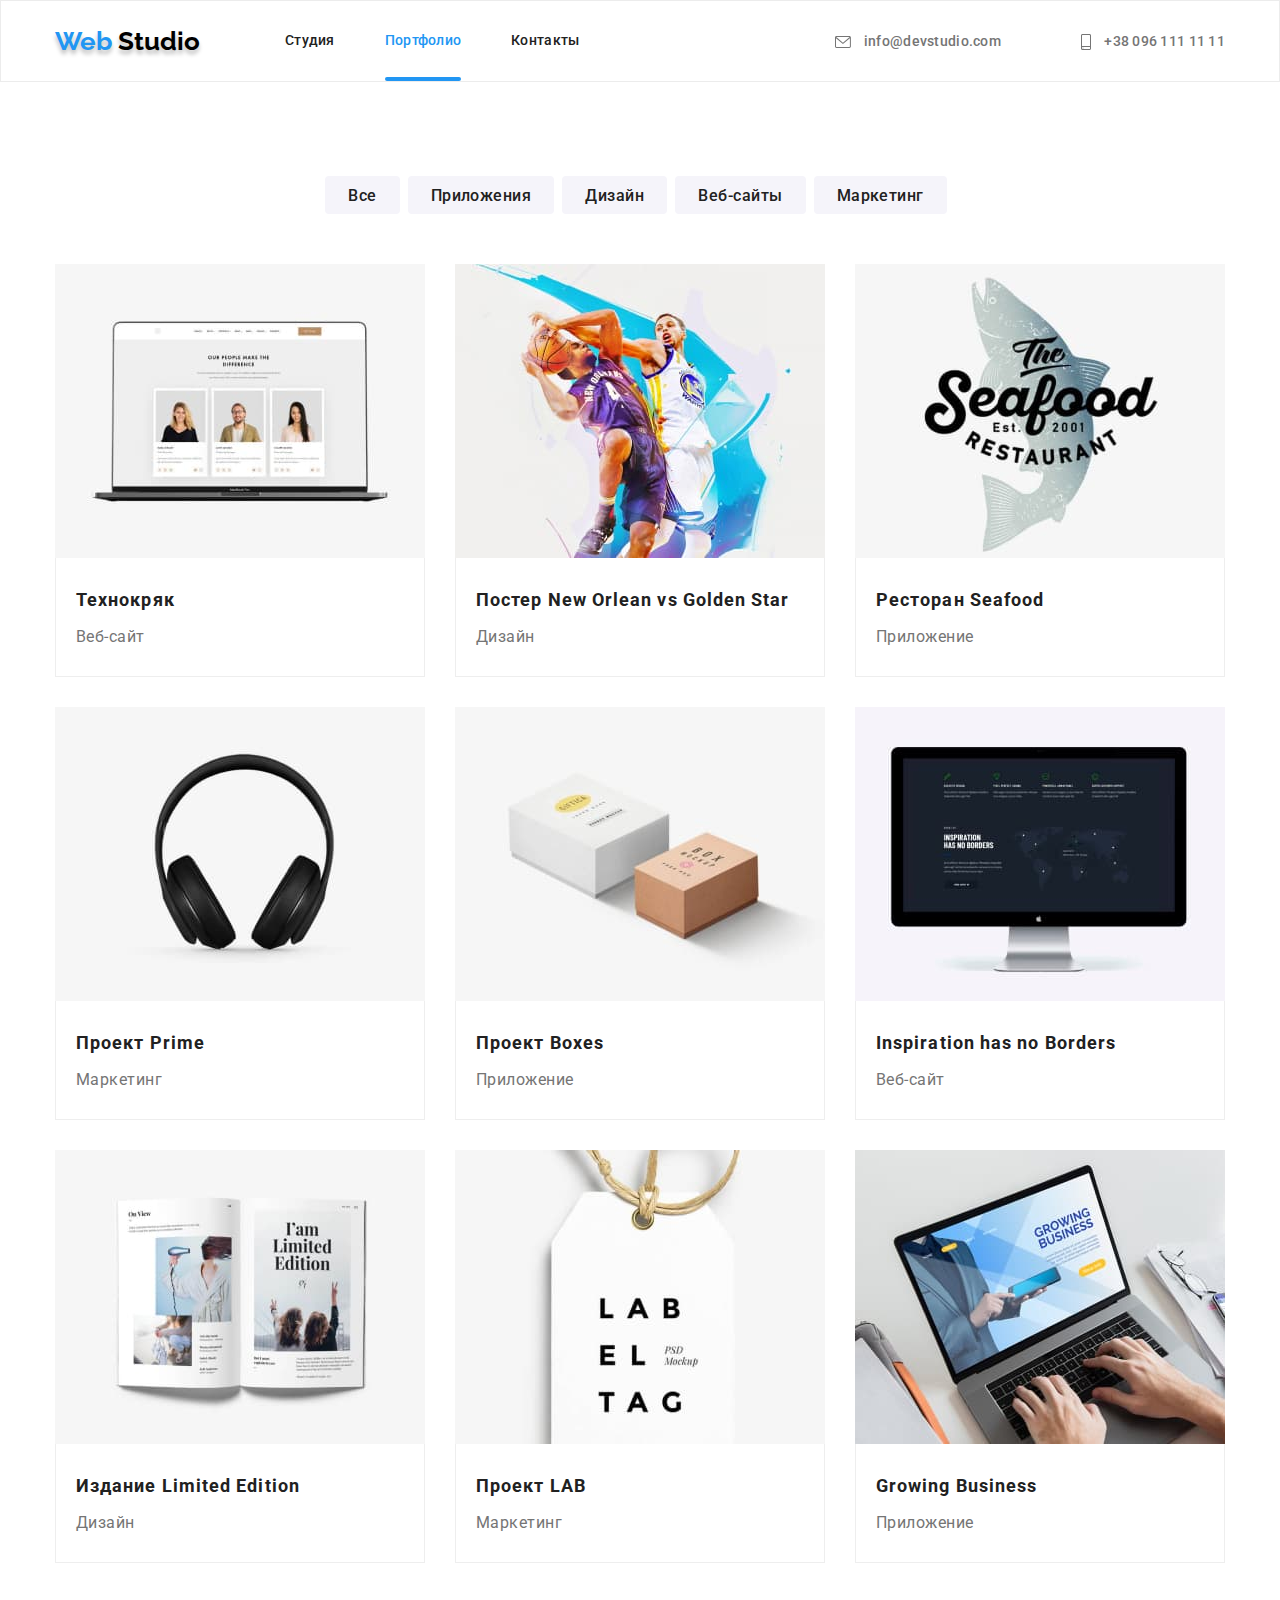
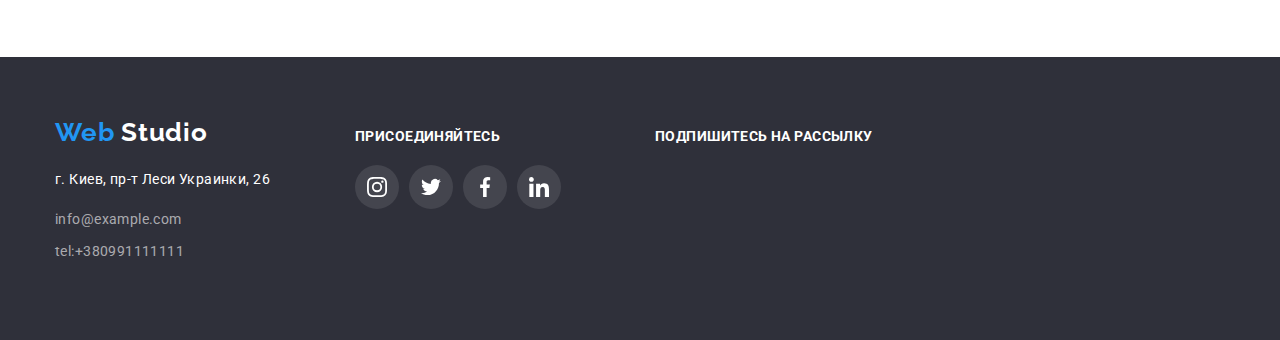
==== portfolio.html @ 8d3ba30b "some changes" ====
<!DOCTYPE html>
<html lang="ru">
  <head>
    <meta charset="UTF-8" />
    <meta name="viewport" content="width=device-width, initial-scale=1.0" />
    <title>Веб студия</title>
    <link
      href="https://fonts.googleapis.com/css2?family=Raleway:wght@700&family=Roboto:wght@400;500;900&display=swap"
      rel="stylesheet"
    />
        <link rel="stylesheet" href="./css/normalize.css">
    <link rel="stylesheet" href="./css/portfolio.css" />

  </head>

  <body>

    <!--Шапка сайта-->
    <header class="page-header">
      <div class="container flexbox">
        <!--Навигация-->
        <nav class="navigation">
          <a href="./index.html" class="logo">
            <span class="web"> Web</span> Studio</a>
          <ul class="menu-nav list">
            <li class="item">
              <a href="./index.html" class="nav-link">Студия</a>
            </li>
            <li class="item ">
              <a href="./portfolio.html" class="nav-link current">Портфолио</a>
            </li>
            <li class="item">
              <a href="./index.html" class="nav-link">Контакты </a>
            </li>
          </ul>
        </nav>
        <!-- имейл и телефон -->
        <ul class="contact-us list">
          <li class="item">
            <a href="mailto:info@devstudio.com" class="email contact-link">
              <svg class="icon-envelope">
                <use href="./images/ikonki svg/without color/sprite-nocolor.svg#icon-envelope" </use>
              </svg>
              info@devstudio.com</a>
          </li>
          <li class="item">
            <a href="tel:+380961111111" class="contact-link">
              <svg class="icon-smartphone">
                <use href="./images/ikonki svg/without color/sprite-nocolor.svg#icon-smartphone" </use>
              </svg>
              +38 096 111 11 11</a>
          </li>
        </ul>
      </div>
    </header>

    <!--Герой-->
    <main>
      <section class="section">
        <div class="container">

        <h1 class="hero-title" hidden> Контент портфолио</h1>

        <!-- button -->

<ul class="list button-container">
  <li class="item"><button type="button" class="btn">Все</button></li>
  <li class="item"><button type="button" class="btn">Приложения</button></li>
  <li class="item"><button type="button" class="btn">Дизайн</button></li>
  <li class="item"><button type="button" class="btn">Веб-сайты</button></li>
  <li class="item"><button type="button" class="btn">Маркетинг</button></li>
</ul>
        <ul class="list flex-container">
          <li class="container-element">
            
            <a href="#" class="list-link">
              <div class="box1">
              <img
                src="./images/Jpeg/portfolio/Portfolio1.jpg"
                alt="Технокряк"
                width="370">
                <div class="box-hover">
                  <div class="link-description">
                              <p>
                                Технокряк это современная площадка распространения коронавируса.
                                Компании используют эту платформу для цифрового шпионажа и атак
                                на защищённые сервера конкурентов.
                              </p>
                              </div>
                              </div>
                </div>

              <div class="description">
              <h2 class="section-title">Технокряк</h2>
              <p class="list-description">Веб-сайт</p>

              </div>
            </a>
          </li>
          <li class="container-element">
            <a href="#" class="list-link">
                            <div class="box1">

              <img
                src="./images/Jpeg/portfolio/Portfolio2.jpg"
                alt="Постер New Orlean vs Golden Star"
                width="370"
              />
                              <div class="box-hover">
                                <div class="link-description">
                                  <p>
                                    Технокряк это современная площадка распространения коронавируса.
                                    Компании используют эту платформу для цифрового шпионажа и атак
                                    на защищённые сервера конкурентов.
                                  </p>
                                </div>
                              </div>
                                                          </div>

              <div class="description">
              <h2 class="section-title">Постер New Orlean vs Golden Star</h2>
              <p class="list-description">Дизайн</p>

              </div>
            </a>
          </li>
          <li class="container-element">
            <a href="#" class="list-link">
                                          <div class="box1">

              <img
                src="./images/Jpeg/portfolio/Portfolio3.jpg"
                alt="Ресторан Seafood"
                width="370"
              />
                                            <div class="box-hover">
                                              <div class="link-description">
                                                <p>
                                                  Технокряк это современная площадка распространения коронавируса.
                                                  Компании используют эту платформу для цифрового шпионажа и атак
                                                  на защищённые сервера конкурентов.
                                                </p>
                                              </div>
                                            </div>
                                          </div>
              <div class="description">
              <h2 class="section-title">Ресторан Seafood</h2>
              <p class="list-description">Приложение</p>
              </div>
            </a>
          </li>
          <li class="container-element">
            <a href="#" class="list-link">
                                          <div class="box1">

              <img
                src="./images/Jpeg/portfolio/Portfolio4.jpg"
                alt="Проект Prime"
                width="370"
              />
                                                          <div class="box-hover">
                                                            <div class="link-description">
                                                              <p>
                                                                Технокряк это современная площадка распространения коронавируса.
                                                                Компании используют эту платформу для цифрового шпионажа и атак
                                                                на защищённые сервера конкурентов.
                                                              </p>
                                                            </div>
                                                          </div>
</div>
<div class="description">
                <h2 class="section-title">Проект Prime</h2>
              <p class="list-description">Маркетинг</p>
              </div>
            </a>
          </li>
          <li class="container-element">
            <a href="#" class="list-link">
                                                        <div class="box1">

              <img
                src="./images/Jpeg/portfolio/Portfolio5.jpg"
                alt="Проект Boxes"
                width="370"
              />
                                                                        <div class="box-hover">
                                                                          <div class="link-description">
                                                                            <p>
                                                                              Технокряк это современная площадка распространения коронавируса.
                                                                              Компании используют эту платформу для цифрового шпионажа и атак
                                                                              на защищённые сервера конкурентов.
                                                                            </p>
                                                                          </div>
                                                                        </div>

                                                        </div>
                              <div class="description">

              <h2 class="section-title">Проект Boxes</h2>
              <p class="list-description">Приложение</p>
                </div>
            </a>
          </li>
          <li class="container-element">
            <a href="#" class="list-link">
               <div class="box1">

              <img
                src="./images/Jpeg/portfolio/Portfolio6.jpg"
                alt="Inspiration has no Borders"
                width="370"
              />
                <div class="box-hover">
                  <div class="link-description">
                    <p>
                      Технокряк это современная площадка распространения коронавируса.
                      Компании используют эту платформу для цифрового шпионажа и атак
                      на защищённые сервера конкурентов.
                    </p>
                  </div>
                </div>
               </div>

                              <div class="description">

              <h2 class="section-title">Inspiration has no Borders</h2>
              <p class="list-description">Веб-сайт</p>
                              </div>
            </a>
          </li>
          <li class="container-element margin-bottom">
            <a href="#" class="list-link">
               <div class="box1">
              <img
                src="./images/Jpeg/portfolio/Portfolio7.jpg"
                alt="Издание Limited Edition"
                width="370"
              />
              <div class="box-hover">
                <div class="link-description">
                  <p>
                    Технокряк это современная площадка распространения коронавируса.
                    Компании используют эту платформу для цифрового шпионажа и атак
                    на защищённые сервера конкурентов.
                  </p>
                </div>
              </div>
               </div>
                              <div class="description">

              <h2 class="section-title">Издание Limited Edition</h2>
              <p class="list-description">Дизайн</p>
                              </div>
            </a>
          </li>
          <li class="container-element margin-bottom">
            <a href="#" class="list-link">
            <div class="box1">
              <img
                src="./images/Jpeg/portfolio/Portfolio8.jpg"
                alt="Проект LAB"
                width="370"
              />
                            <div class="box-hover">
                              <div class="link-description">
                                <p>
                                  Технокряк это современная площадка распространения коронавируса.
                                  Компании используют эту платформу для цифрового шпионажа и атак
                                  на защищённые сервера конкурентов.
                                </p>
                              </div>
                            </div>

            </div>
                              <div class="description">
              <h2 class="section-title">Проект LAB</h2>
              <p class="list-description">Маркетинг</p>
                              </div>
            </a>
          </li>
          <li class="container-element margin-bottom">
            <a href="#" class="list-link">
                          <div class="box1">
              <img
                src="./images/Jpeg/portfolio/Portfolio9.jpg"
                alt="Growing Business"
                width="370"
              />
                 <div class="box-hover">
                   <div class="link-description">
                     <p>
                       Технокряк это современная площадка распространения коронавируса.
                       Компании используют эту платформу для цифрового шпионажа и атак
                       на защищённые сервера конкурентов.
                     </p>
                   </div>

                          </div>
                          </div>
                              <div class="description">

              <h2 class="section-title">Growing Business</h2>
              <p class="list-description">Приложение</p>
                              </div>
            </a>
          </li>
        </ul>
      </section>
    </main>
  <!--Футер-->
  <footer class="footer">
    <div class="container footer-menu">
      <!-- logo-address-in-footer -->
  
      <div class="logo-address">
        <a href="./index.html" class="footer-logo">
          <span class="web"> Web </span> Studio
        </a>
        <address>
          <p class="contacts-address">г. Киев, пр-т Леси Украинки, 26</p>
  
          <ul class="padding-zero">
            <li class="list">
              <a href="mailto:info@example.com" class="contacts-item">info@example.com</a>
            </li>
            <li class="list contacts-margin">
              <a href="tel:+380991111111" class="contacts-item">tel:+380991111111</a>
            </li>
          </ul>
        </address>
      </div>
  
        <!-- Присоединяйтесь -->
        <div class="join-menu">
          <b class="join">Присоединяйтесь</b>
          <ul class="list social-list-footer">
            <li class="social-item-footer">
              <a href="#" class="social-link-footer" target="_blank" rel="noopener noreferrer"
                aria-label="ссылка на Instagram"><svg class="social-icon-footer" width="20" height="20">
                  <use href="./images/ikonki svg/without color/sprite-nocolor.svg#icon-instagram" </use>
        
                </svg></a>
            </li>
            <li class="social-item-footer">
              <a href="#" class="social-link-footer" target="_blank" rel="noopener noreferrer"
                aria-label="ссылка на Twitter"><svg class="social-icon-footer" width="20" height="20">
                  <use href="./images/ikonki svg/without color/sprite-nocolor.svg#icon-twitter" </use>
        
                </svg></a>
            </li>
            <li class="social-item-footer">
              <a href="#" class="social-link-footer" target="_blank" rel="noopener noreferrer"
                aria-label="ссылка на Facebook"><svg class="social-icon-footer" width="20" height="20">
        
                  <use href="./images/ikonki svg/without color/sprite-nocolor.svg#icon-facebook" </use>
                </svg></a>
            </li>
            <li class="social-item-footer">
              <a href="#" class="social-link-footer" target="_blank" rel="noopener noreferrer" aria-label="ссылка на LinkedIn">
                <svg class="social-icon-footer" width="20" height="20">
                  <use href="./images/ikonki svg/without color/sprite-nocolor.svg#icon-linkedin" </use>
                </svg>
              </a>
            </li>
          </ul>
        </div>
       
        <div>
          <b class="join"> Подпишитесь на рассылку</b>
        </div>
        </div>
  </footer>
  </body>
</html>
---- css/portfolio.css ----
html {
  box-sizing: border-box;
}

*,
*::before,
*::after {
  box-sizing: inherit;
}

:root {
  --primary-text-color: #757575;
  --title-text-color: #212121;
  --accent-color: #2196f3;
  --white-color: #ffffff;
  --dark-color: #000000;
  --transition: 250ms cubic-bezier(0.4, 0, 0.2, 1);
}

h1,
h2,
h3 {
  margin-top: 0;
  margin-bottom: 0;
}

img {
  display: block;
}

/* утилиты */
.list {
  padding: 0;
  margin: 0;
  list-style: none;
}

/* Body */

body {
  background-color: #ffffff;
  color: var(--title-text-color);
  font-family: Roboto, sans-serif;
  font-weight: 400;
  margin: 0;
}
/* Шапка сайта */

.page-header {
  /* display: flex; */
  /* padding-top: 25px;
  padding-bottom: 25px; */
  border: 1px solid #ececec;

  /* background-color: cyan; */
}

.container {
  width: 1200px;
  padding-right: 15px;
  padding-left: 15px;
  margin-left: auto;
  margin-right: auto;
  /* outline: 2px solid brown; */
}

.flexbox {
  display: flex;
  justify-content: flex-end;
  align-items: center;
}

/* Навигация */

.navigation {
  display: flex;
  align-items: center;
  margin-right: auto;
}

.logo {
  margin-right: 85px;
  font-family: Raleway, sans-serif;
  font-weight: 700;
  font-size: 26px;
  line-height: 1.19;
  text-decoration: none;
  color: #000000;
  text-shadow: 0px 4px 4px rgba(0, 0, 0, 0.25);
}

.web {
  color: #2196f3;
}

.menu-nav {
  display: flex;
}

.menu-nav .item:not(:last-child) {
  margin-right: 50px;
}

.menu-nav .item {
  position: relative;
}

.menu-nav .nav-link.current::after {
  position: absolute;
  content: "";
  bottom: 0;
  left: 0;
  width: 100%;
  height: 4px;
  border-radius: 2px;
  background-color: #2196f3;
}

.menu-nav .nav-link.current {
  color: #2196f3;
}
.nav-link {
  display: block;
  padding-top: 32px;
  padding-bottom: 32px;
  font-weight: 500;
  font-size: 14px;
  line-height: 1.14;
  letter-spacing: 0.02em;
  color: var(--title-text-color);
  text-decoration: none;
  transition: color var(--transition);
}

.nav-link:hover,
.nav-link:focus {
  color: #2196f3;
}

/* .contact-us; */

.flexbox {
  display: flex;
  justify-content: flex-end;
  align-items: center;
}

.contact-us {
  display: flex;
  margin-left: auto;
}

.email {
  margin-right: 30px;
}

.contact-link {
  font-weight: 500;
  font-size: 14px;
  line-height: 1.14;
  letter-spacing: 0.02em;
  color: var(--primary-text-color);
  text-decoration: none;
  transition: color var(--transition);
}

.contact-link:focus,
.contact-link:hover {
  color: #2196f3;
}

.icon-smartphone {
  vertical-align: middle;
  width: 10px;
  height: 16px;
  margin-right: 10px;
  fill: currentColor;
}

.icon-envelope {
  vertical-align: middle;
  width: 16px;
  height: 12px;
  margin-right: 10px;
  fill: currentColor;
}

.contact-us .item + .item {
  margin-left: 50px;
}

/* Герой */

.section {
  padding: 94px 0;
  /* background-color: yellow; */
}

/* button */

.button-container {
  display: flex;
  justify-content: center;
  margin-bottom: 50px;
}

.button-container .item {
  /* display: list-item; */
  text-align: center;
  display: inline-block;
}

.btn {
  margin-right: 8px;
  min-width: 73px;
  height: 38px;
  padding: 6px 22px;
  border-radius: 4px;
  font-weight: 500;
  font-size: 16px;
  line-height: 1.62;
  text-align: center;
  letter-spacing: 0.03em;
  color: #212121;
  background: #f5f4fa;
  border: 1px solid transparent;
  /*  Задаём значения перехода  */
  transition: background-color 250ms cubic-bezier(0.4, 0, 0.2, 1),
    color 250ms cubic-bezier(0.4, 0, 0.2, 1),
    box-shadow 250ms cubic-bezier(0.4, 0, 0.2, 1);
}

.btn:hover,
.btn:focus {
  background: var(--accent-color);
  color: #ffffff;
  box-shadow: 0px 3px 1px rgba(0, 0, 0, 0.1), 0px 1px 2px rgba(0, 0, 0, 0.08),
    0px 2px 2px rgba(0, 0, 0, 0.12);
}

/* .btn:hover,
.btn:focus,
 */

a {
  text-decoration: none;
}

/* Flex container */

.flex-container {
  display: flex;
  flex-wrap: wrap;
  margin: 0;
  padding: 0;
  /* margin: -15px; */
  /* outline-color: rgb(80, 47, 80); */
  /* background-color: seagreen; */
  /* box-shadow: 1px 4px 6px rgba(0, 0, 0, 0.16), 0px 4px 4px rgba(0, 0, 0, 0.06),
    0px 1px 1px rgba(0, 0, 0, 0.12); */
}

.container-element {
  margin-right: 30px;
  /* width: calc((100% - 60px) / 3); */
  width: 370px;
  /* height: 404px; */
  margin-bottom: 30px;
  background: #ffffff;
  /* border: 1px solid #eeeeee; */
  box-sizing: border-box;
}

.container-element:nth-child(3n + 0) {
  margin-right: 0;
}

.margin-bottom {
  margin-bottom: 0;
}

.list-link {
  /* color: var(--title-text-color); */
  text-decoration: none;
}

.box1 {
  position: relative;
  width: 370px;
  overflow: hidden;

  /* background-color: tan; */
}

.link-description {
  margin: 0;
  width: 322px;
  font-size: 18px;
  line-height: 1.56;
  letter-spacing: 0.03em;
  text-align: left;
  justify-content: center;
  padding: 63px 24px;
}

.box-hover {
  position: absolute;
  width: 100%;
  height: 100%;
  top: 0;
  left: 0;
  transform: translateY(100%);
  color: #ffffff;
  background-color: rgba(33, 150, 243, 0.9);
  transition: transform 250ms cubic-bezier(0.4, 0, 0.2, 1);

  /* opacity: 0; */
}
.list-link:hover .box-hover,
.list-link:focus .box-hover {
  opacity: 1;
  transform: translateY(0);
}

.description {
  /* background-color: darkkhaki; */
  padding: 24px 20px;
  width: 370px;
  border-right: 1px solid #eeeeee;
  border-left: 1px solid #eeeeee;
  border-bottom: 1px solid #eeeeee;
  border-top: none;
}

.section-title {
  /* margin-top: 20px; */
  margin-bottom: 4px;
  font-weight: 700;
  font-size: 18px;
  line-height: 2;
  letter-spacing: 0.06em;
  color: var(--title-text-color);
}

.list-description {
  margin: 0;
  font-size: 16px;
  line-height: 1.87;
  letter-spacing: 0.03em;
  color: #757575;
}

/* footer */

.footer {
  background-color: #2f303a;
  padding-top: 60px;
  padding-bottom: 60px;
}

.footer-menu {
  display: flex;
  align-items: baseline;
}

.logo-address {
  display: block;
  margin-right: 30px;
  width: 270px;
  justify-content: left;
}

.footer-logo {
  display: block;
  margin-bottom: 20px;
  font-family: Raleway;
  font-weight: 700;
  font-size: 26px;
  line-height: 1.19;
  letter-spacing: 0.03em;
  text-decoration: none;
  color: #ffffff;
}

.contacts-address {
  margin: 0;
  font-size: 14px;
  line-height: 1.71;
  letter-spacing: 0.03em;
  color: var(--white-color);
  text-decoration: none;
  font-style: normal;
}

.padding-zero {
  padding-left: 0;
}

.contacts-item {
  display: block;
  margin-top: 9px;
  font-size: 14px;
  line-height: 1.71;
  letter-spacing: 0.03em;
  color: rgba(255, 255, 255, 0.6);
  font-style: normal;
  text-decoration: none;
}

/* join */
.join-menu {
  display: block;
  width: 270px;
  margin-right: 30px;
  /* padding-top: 72px; */
}

.join {
  display: block;
  text-align: left;
  margin-bottom: 20px;
  font-weight: 700;
  font-size: 14px;
  line-height: 1.14;
  letter-spacing: 0.03em;
  text-transform: uppercase;
  color: #ffffff;
}

/* social list footer*/

.social-list-footer {
  display: flex;
  height: 44px;
  width: 270px;
  justify-content: left;
}

.social-item-footer:not(:last-child) {
  margin-right: 10px;
}

.social-item-footer {
  display: block;
  /* width: 44px;
  height: 44px;
  color: #afb1b8;
  text-decoration: none;
  text-align: center;
  background: rgba(255, 255, 255, 0.1); */
}

.social-link-footer {
  display: flex;
  justify-content: center;
  align-items: center;
  width: 44px;
  height: 44px;
  background-color: rgba(255, 255, 255, 0.1);
  border-radius: 50%;
  transition: background-color var(--transition);
}

.social-icon-footer {
  fill: #ffffff;
}

.social-link-footer:hover,
.social-link-footer:focus {
  background-color: #2196f3;
}
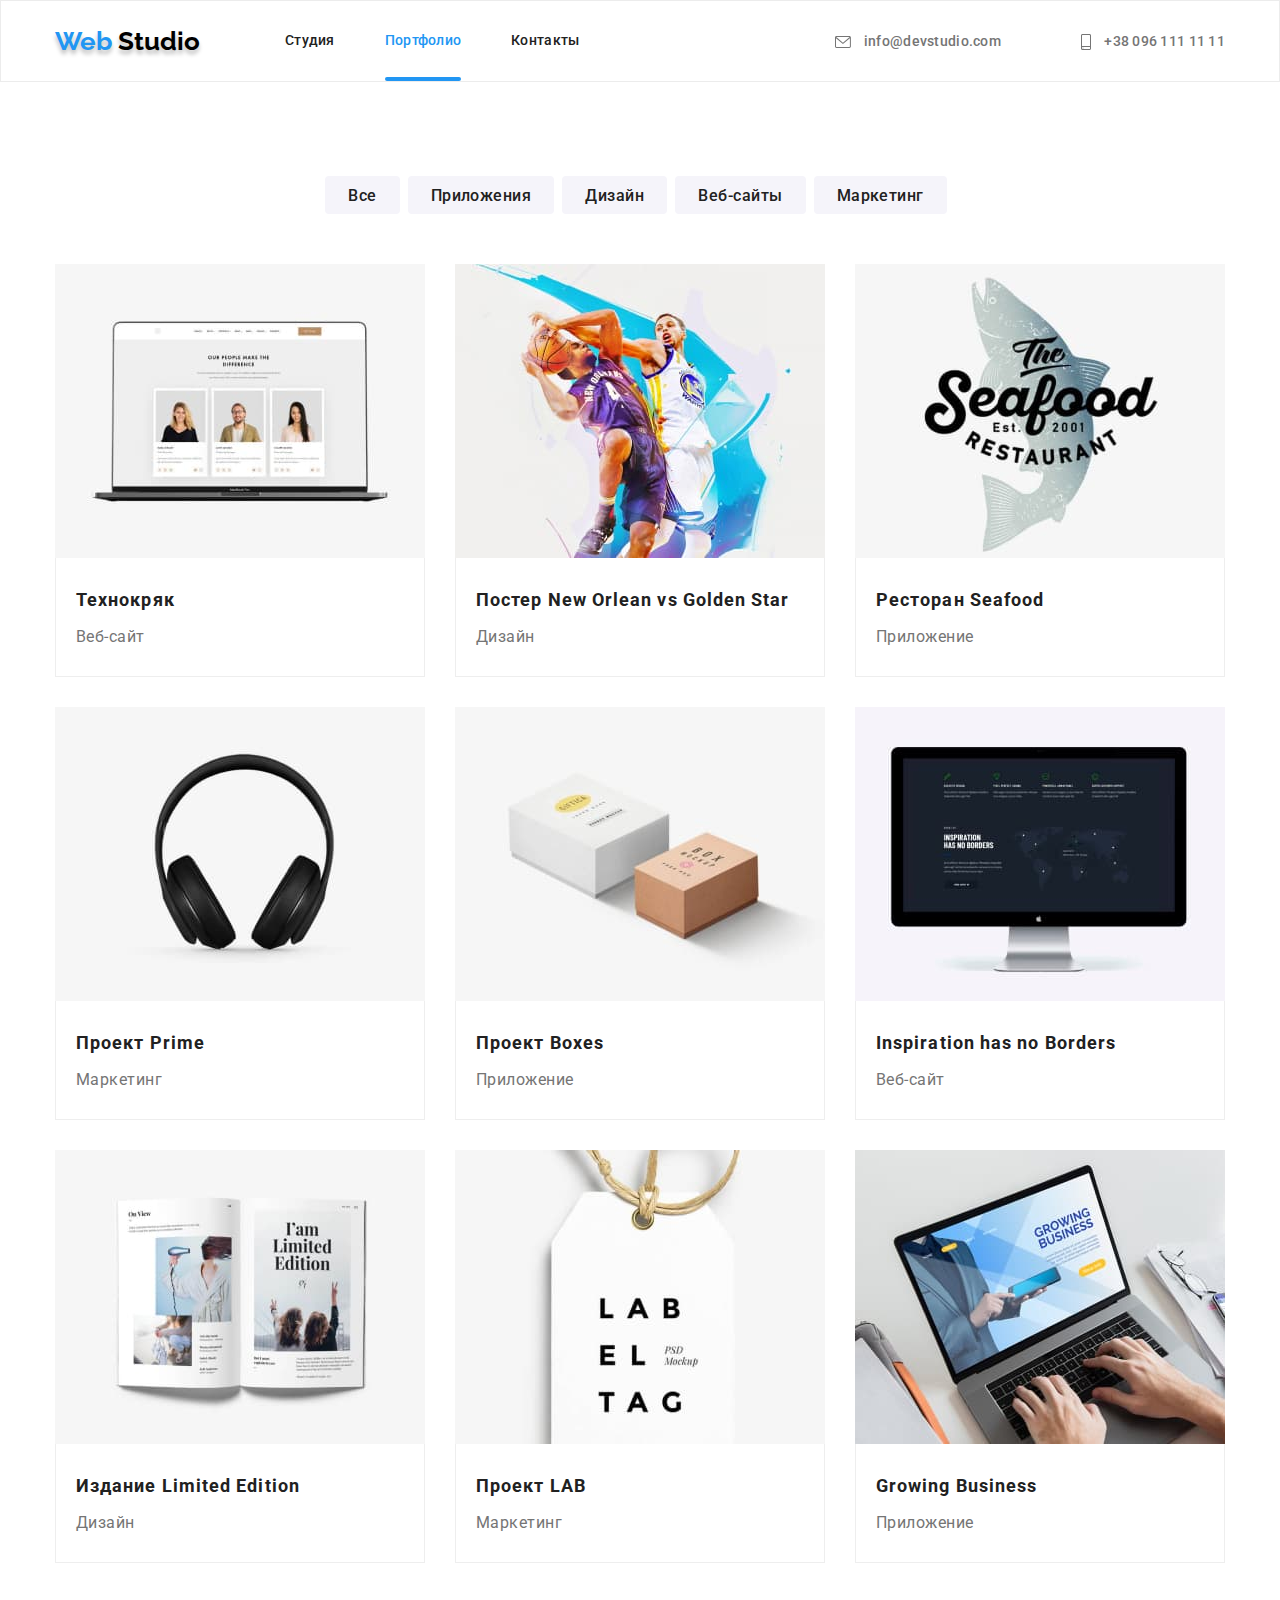
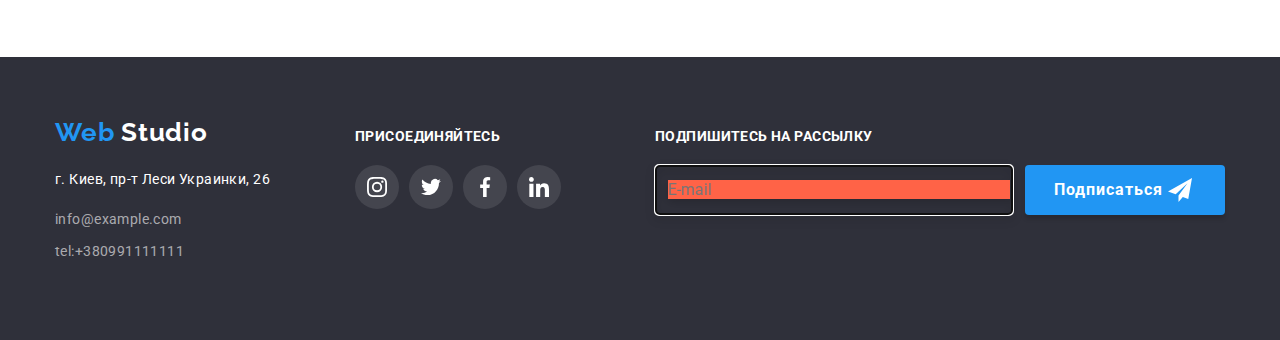
==== commit 7c6983d2: "HW 6 is done" ====
--- a/portfolio.html
+++ b/portfolio.html
@@ -365,9 +365,23 @@
           </ul>
         </div>
        
-        <div>
-          <b class="join"> Подпишитесь на рассылку</b>
-        </div>
+      <!-- /* sign-up */ -->
+      
+      <div class="sign-up">
+        <b class="join"> Подпишитесь на рассылку</b>
+        <form class="join-us-form">
+          <div class="form-field">
+            <input type="email" class="join-email" name="email" id="email" placeholder="E-mail" autofocus />
+          </div>
+      
+          <button class="btn-footer" type="submit">Подписаться
+            <svg class="icon-send-form" width="24" height="24">
+              <use href="./images/ikonki svg/without color/sprite-nocolor.svg#icon-icon-send" </use>
+            </svg>
+          </button>
+      </div>
+      </form>
+      </div>
         </div>
   </footer>
   </body>
--- a/css/portfolio.css
+++ b/css/portfolio.css
@@ -469,3 +469,66 @@
 .social-link-footer:focus {
   background-color: #2196f3;
 }
+
+/* sign-up */
+
+.sign-up {
+  width: 570px;
+  height: 86px;
+}
+/* sign-up-form */
+
+.join-us-form {
+  display: flex;
+  align-items: flex-start;
+  flex-direction: row;
+}
+
+.join-email {
+  width: 358px;
+  padding-top: 15px;
+  padding-bottom: 15px;
+  padding-left: 12px;
+  border: 1px solid rgba(255, 255, 255, 0.3);
+  box-sizing: border-box;
+  filter: drop-shadow(0px 4px 4px rgba(0, 0, 0, 0.15));
+  border-radius: 4px;
+  color: rgba(255, 255, 255, 0.6);
+  background: transparent;
+}
+
+.join-email::placeholder {
+  background-color: tomato;
+}
+
+.icon-send-form {
+  margin-left: 5px;
+  fill: white;
+}
+
+.btn-footer {
+  display: flex;
+  align-items: center;
+
+  width: 200px;
+  height: 50px;
+
+  font-weight: 700;
+  font-size: 16px;
+  line-height: 1.87;
+  text-align: center;
+  letter-spacing: 0.06em;
+  color: #ffffff;
+  background-color: var(--accent-color);
+  border: none;
+
+  box-shadow: 0px 4px 4px rgba(0, 0, 0, 0.15);
+  border-radius: 4px;
+
+  padding-top: 10px;
+  padding-bottom: 10px;
+  padding-left: 29px;
+  padding-right: 28px;
+
+  margin-left: 12px;
+}
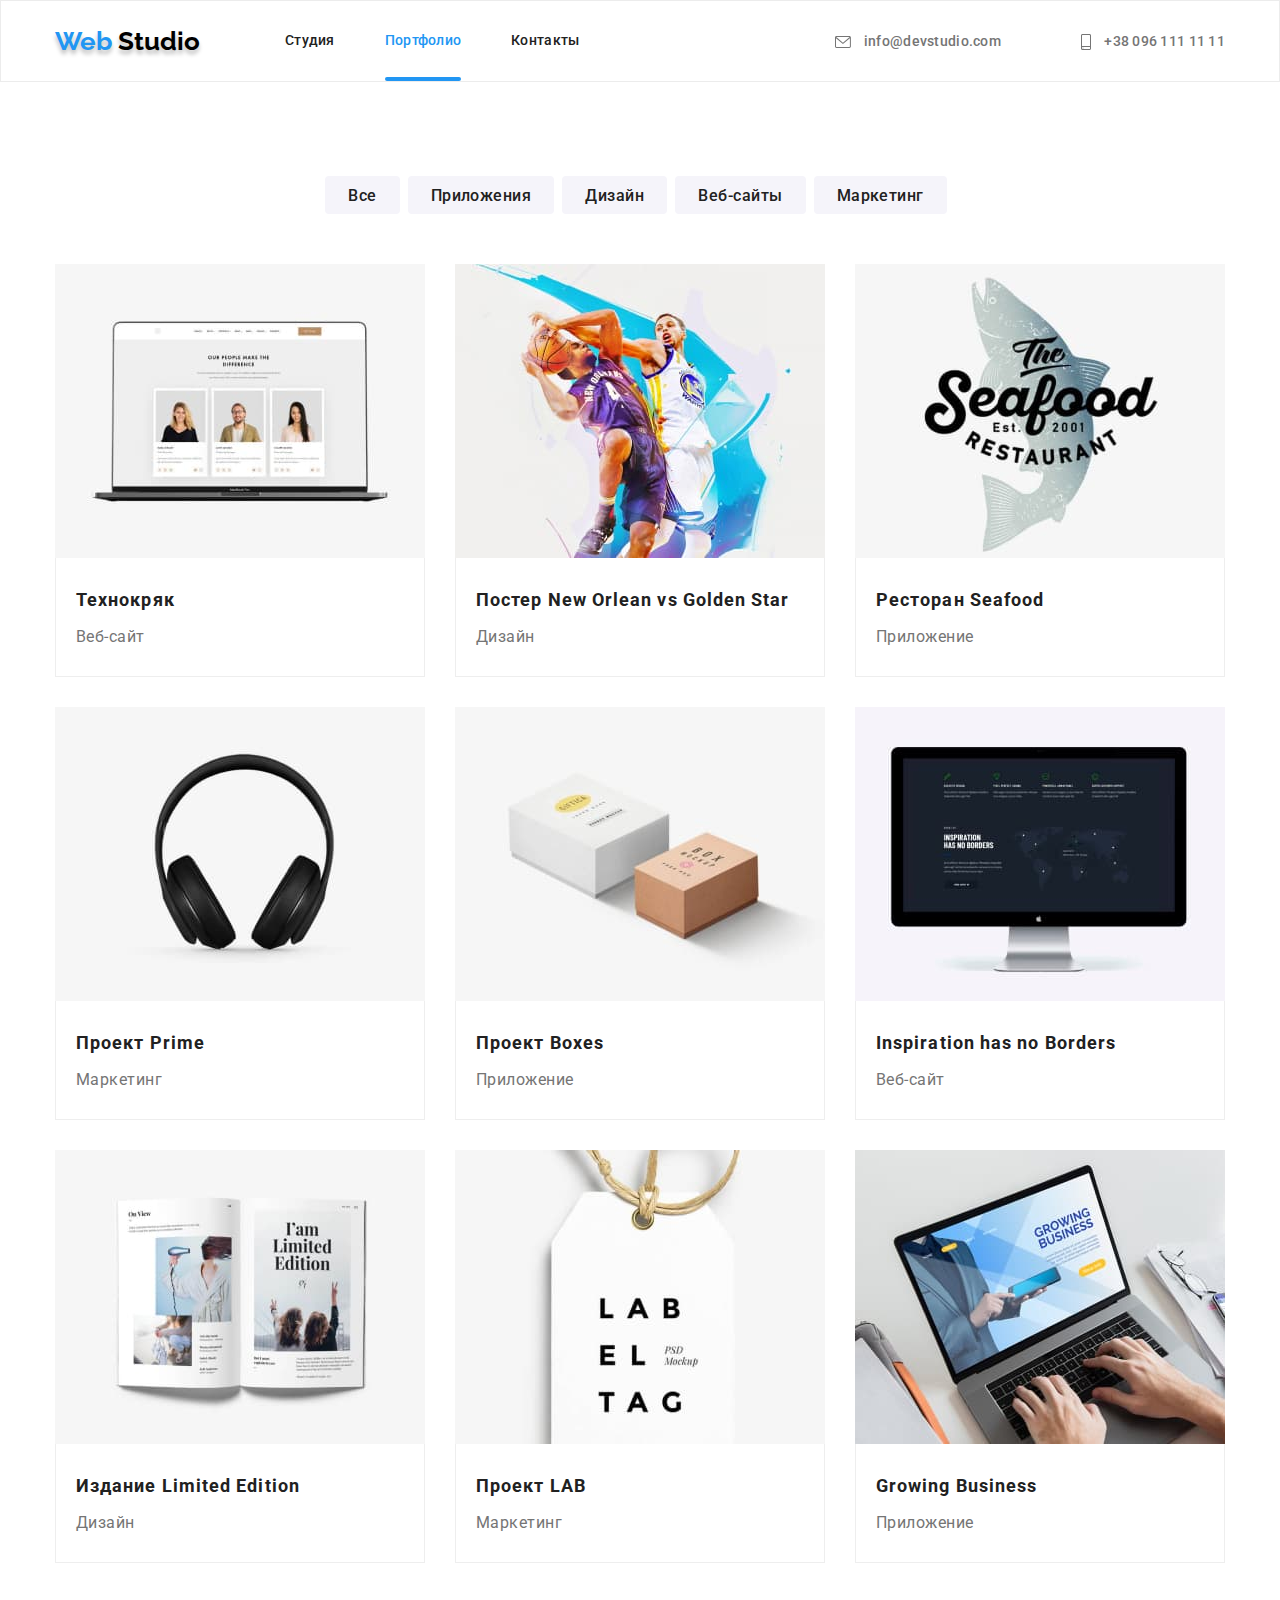
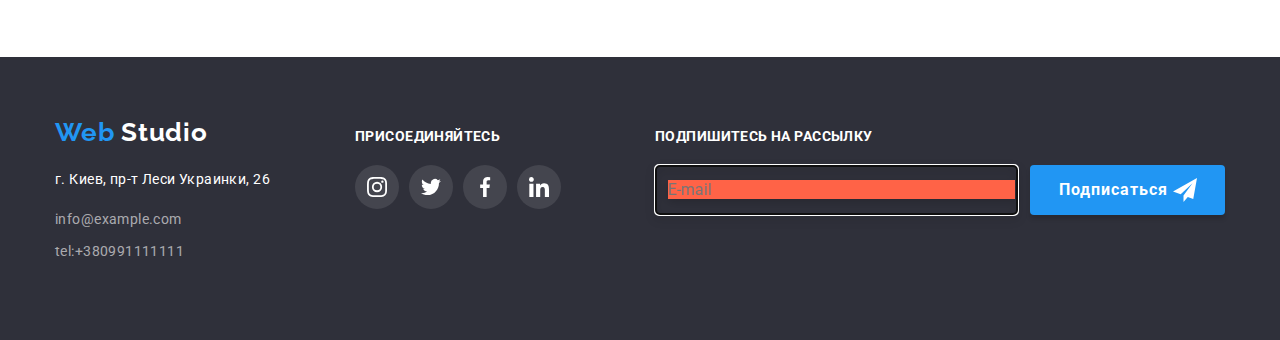
==== commit 9ecad88b: "Portfolio HW6 is updated" ====
--- a/portfolio.html
+++ b/portfolio.html
@@ -370,7 +370,7 @@
       <div class="sign-up">
         <b class="join"> Подпишитесь на рассылку</b>
         <form class="join-us-form">
-          <div class="form-field">
+          <div class="form-field-footer">
             <input type="email" class="join-email" name="email" id="email" placeholder="E-mail" autofocus />
           </div>
       
--- a/css/portfolio.css
+++ b/css/portfolio.css
@@ -484,8 +484,15 @@
   flex-direction: row;
 }
 
+.form-field-footer {
+  position: relative;
+  display: flex;
+  flex-direction: column;
+  width: 448px;
+}
+
 .join-email {
-  width: 358px;
+  width: 100%;
   padding-top: 15px;
   padding-bottom: 15px;
   padding-left: 12px;
